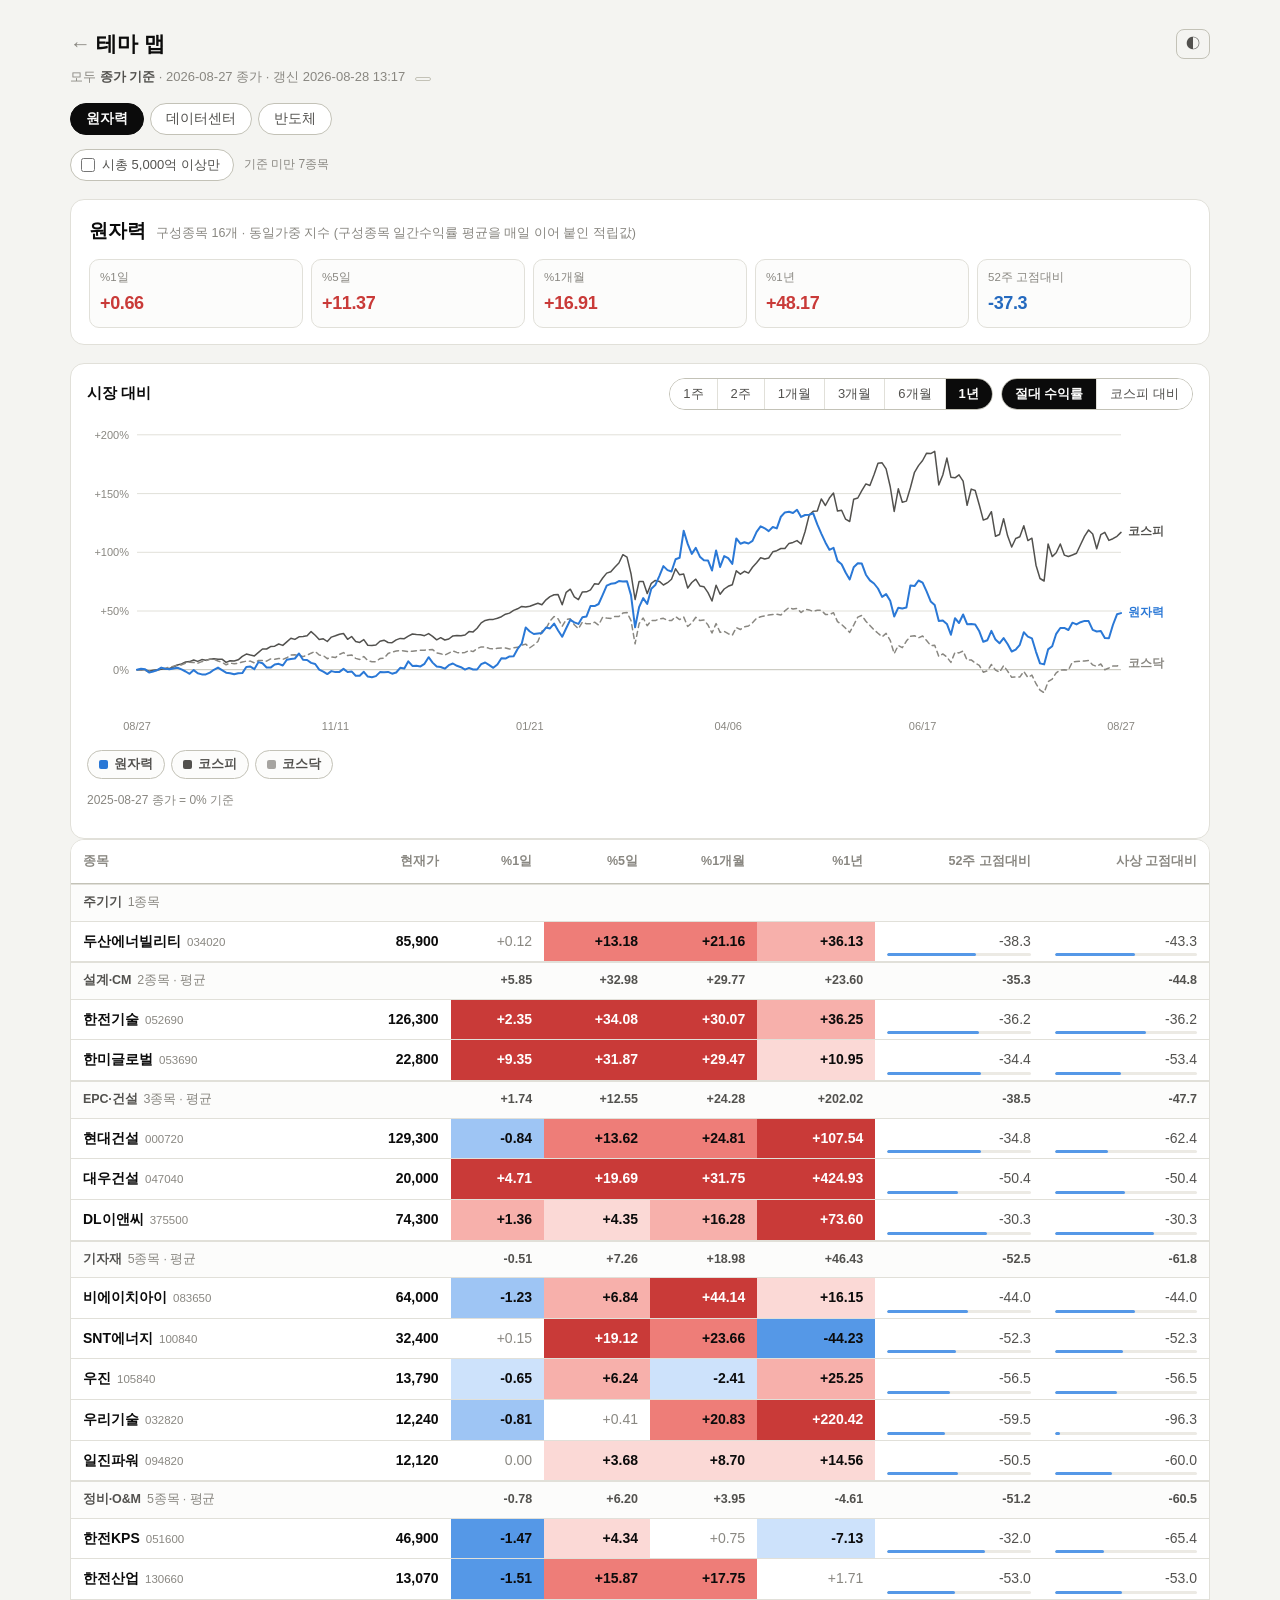
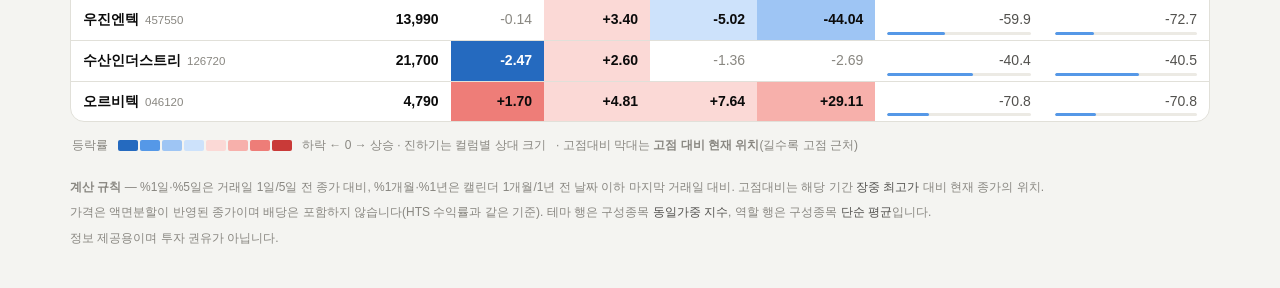
==== theme.html @ bdb3ce3b "feat: 시장 대비 화면 — 코스피·코스닥 vs 테마 지수 (적립식) 메인을 시장 비교 화면으로 바꾸고, 구성종목 표는 theme.html로 옮겼다. 옛 링크(index.html" ====
<!DOCTYPE html>
<html lang="ko" data-theme="">
<head>
<meta charset="utf-8">
<meta name="viewport" content="width=device-width, initial-scale=1">
<title>테마 맵 — 테마별 종목 수익률</title>
<meta name="description" content="테마별 구성종목의 종가 기준 수익률과 고점대비 위치를 한 표에서 본다.">
<link rel="icon" href="data:image/svg+xml,%3Csvg xmlns='http://www.w3.org/2000/svg' viewBox='0 0 16 16'%3E%3Crect width='16' height='16' rx='3' fill='%23c93a38'/%3E%3Crect x='3' y='9' width='3' height='4' fill='%23fff'/%3E%3Crect x='7' y='6' width='3' height='7' fill='%23fff'/%3E%3Crect x='11' y='3' width='2' height='10' fill='%23fff'/%3E%3C/svg%3E">
<link rel="stylesheet" href="assets/style.css">
</head>
<body>
<header class="top">
  <div class="top-row">
    <h1><a class="home" href="index.html">테마 맵</a></h1>
    <button id="themeToggle" class="ghost" type="button" aria-label="라이트·다크 전환">◐</button>
  </div>
  <p class="meta">
    모두 <strong>종가 기준</strong> ·
    <span id="asOf">-</span> 종가 ·
    갱신 <span id="updatedAt">-</span>
    <span id="sourceBadge" class="badge" hidden></span>
  </p>
  <nav id="themeTabs" class="tabs" aria-label="테마 선택"></nav>

  <div class="filters">
    <label class="switch">
      <input type="checkbox" id="capOnly">
      <span>시총 5,000억 이상만</span>
    </label>
    <span class="filter-note" id="capNote"></span>
  </div>
</header>

<main>
  <section id="hero" class="hero" aria-label="테마 전체 수익률"></section>

  <section class="card chart-card">
    <div class="card-head">
      <h2>시장 대비</h2>
      <div class="head-controls">
        <div class="segs" id="periods" role="group" aria-label="기간 선택"></div>
        <div class="segs" id="modes" role="group" aria-label="표시 방식"></div>
      </div>
    </div>
    <div id="chart" class="chart-host"></div>
    <div id="legend2" class="chips"></div>
    <p class="card-note" id="chartNote"></p>
  </section>

  <div class="tablewrap">
    <table id="grid">
      <thead>
        <tr id="headRow"></tr>
      </thead>
      <tbody id="body"></tbody>
    </table>
  </div>

  <div class="legend" id="legend"></div>

  <section id="errors" class="errors" hidden></section>

  <footer class="notes">
    <p><strong>계산 규칙</strong> — %1일·%5일은 거래일 1일/5일 전 종가 대비, %1개월·%1년은 캘린더 1개월/1년 전 날짜 이하 마지막 거래일 대비. 고점대비는 해당 기간 <em>장중 최고가</em> 대비 현재 종가의 위치.</p>
    <p>가격은 액면분할이 반영된 종가이며 배당은 포함하지 않습니다(HTS 수익률과 같은 기준). 테마 행은 구성종목 <em>동일가중 지수</em>, 역할 행은 구성종목 <em>단순 평균</em>입니다.</p>
    <p>정보 제공용이며 투자 권유가 아닙니다.</p>
  </footer>
</main>

<div id="tip" class="tip" role="tooltip" hidden></div>
<script src="assets/chart.js"></script>
<script src="assets/app.js"></script>
</body>
</html>
---- assets/style.css ----
/* 테마 맵 — 라이트/다크 토큰.
   히트맵 색은 0을 중립으로 두는 다이버징: 상승 빨강 / 하락 파랑(국내 관례).
   각 단계의 셀 텍스트 대비는 WCAG로 계산해 확인했다(라이트 1~3단계 검은 글씨 6.6:1↑,
   4단계 흰 글씨 5.0:1↑ / 다크 전 단계 흰 글씨 4.7:1↑). */

:root {
  color-scheme: light;
  --surface: #fcfcfb;
  --plane: #f4f4f1;
  --card: #ffffff;
  --ink: #0b0b0b;
  --ink-2: #52514e;
  --muted: #898781;
  --line: #e1e0d9;
  --rule: #c3c2b7;
  --accent: #256abf;

  --up-1: #fbd9d6;  --up-2: #f7b0ab;  --up-3: #ee7d78;  --up-4: #c93a38;
  --dn-1: #cde2fb;  --dn-2: #9ec5f4;  --dn-3: #5598e7;  --dn-4: #256abf;
  --cell-ink: #0b0b0b;      /* 1~3단계 */
  --cell-ink-strong: #ffffff; /* 4단계 */
  --bar-track: #eceae4;
  --bar-fill: #5598e7;
}

@media (prefers-color-scheme: dark) {
  :root:not([data-theme="light"]) {
    color-scheme: dark;
    --surface: #1a1a19;
    --plane: #0d0d0d;
    --card: #201f1e;
    --ink: #ffffff;
    --ink-2: #c3c2b7;
    --muted: #898781;
    --line: #2c2c2a;
    --rule: #383835;
    --accent: #3987e5;

    --up-1: #3a1e1d;  --up-2: #632a28;  --up-3: #913a37;  --up-4: #c44a47;
    --dn-1: #16283f;  --dn-2: #1a3a63;  --dn-3: #205391;  --dn-4: #2f74c4;
    --cell-ink: #ffffff;
    --cell-ink-strong: #ffffff;
    --bar-track: #2c2c2a;
    --bar-fill: #2f74c4;
  }
}

:root[data-theme="dark"] {
  color-scheme: dark;
  --surface: #1a1a19;
  --plane: #0d0d0d;
  --card: #201f1e;
  --ink: #ffffff;
  --ink-2: #c3c2b7;
  --muted: #898781;
  --line: #2c2c2a;
  --rule: #383835;
  --accent: #3987e5;

  --up-1: #3a1e1d;  --up-2: #632a28;  --up-3: #913a37;  --up-4: #c44a47;
  --dn-1: #16283f;  --dn-2: #1a3a63;  --dn-3: #205391;  --dn-4: #2f74c4;
  --cell-ink: #ffffff;
  --cell-ink-strong: #ffffff;
  --bar-track: #2c2c2a;
  --bar-fill: #2f74c4;
}

* { box-sizing: border-box; }

body {
  margin: 0;
  background: var(--plane);
  color: var(--ink);
  font: 15px/1.55 -apple-system, BlinkMacSystemFont, "Segoe UI", "Malgun Gothic",
        "Apple SD Gothic Neo", "Noto Sans KR", sans-serif;
  -webkit-font-smoothing: antialiased;
}

main, .top { max-width: 1180px; margin: 0 auto; padding: 0 20px; }
.top { padding-top: 28px; }

.top-row { display: flex; align-items: center; justify-content: space-between; gap: 12px; }
h1 { font-size: 21px; font-weight: 700; margin: 0; letter-spacing: -0.01em; }

.ghost {
  background: none; border: 1px solid var(--rule); color: var(--ink-2);
  border-radius: 8px; width: 34px; height: 30px; cursor: pointer; font-size: 14px;
}
.ghost:hover { border-color: var(--accent); color: var(--accent); }

.meta { color: var(--muted); font-size: 13px; margin: 6px 0 0; }
.meta strong { color: var(--ink-2); font-weight: 600; }
.badge {
  display: inline-block; margin-left: 6px; padding: 1px 7px; border-radius: 999px;
  border: 1px solid var(--rule); font-size: 11px; color: var(--muted);
}

/* 테마 탭 */
.tabs { display: flex; flex-wrap: wrap; gap: 6px; margin: 16px 0 0; }
.tab {
  border: 1px solid var(--rule); background: var(--card); color: var(--ink-2);
  border-radius: 999px; padding: 6px 15px; font-size: 14px; cursor: pointer;
  font-weight: 500;
}
.tab:hover { border-color: var(--accent); color: var(--accent); }
.tab[aria-current="true"] {
  background: var(--ink); color: var(--surface); border-color: var(--ink); font-weight: 600;
}

/* 대테마 요약 — 맨 앞 */
.hero {
  margin: 18px 0 14px; padding: 16px 18px; background: var(--card);
  border: 1px solid var(--line); border-radius: 14px;
}
.hero-head { display: flex; align-items: baseline; gap: 10px; flex-wrap: wrap; }
.hero-name { font-size: 19px; font-weight: 700; }
.hero-sub { font-size: 12.5px; color: var(--muted); }
.hero-stats {
  display: grid; grid-template-columns: repeat(auto-fit, minmax(96px, 1fr));
  gap: 8px; margin-top: 14px;
}
.stat {
  border: 1px solid var(--line); border-radius: 10px; padding: 9px 10px; background: var(--surface);
}
.stat-k { font-size: 11.5px; color: var(--muted); }
.stat-v { font-size: 18px; font-weight: 700; margin-top: 3px; letter-spacing: -0.02em; }
.stat-v.up { color: #c93a38; }
.stat-v.dn { color: #256abf; }
:root[data-theme="dark"] .stat-v.up, :root:not([data-theme="light"]) .stat-v.up { color: #e66767; }
:root[data-theme="dark"] .stat-v.dn, :root:not([data-theme="light"]) .stat-v.dn { color: #6da7ec; }
@media (prefers-color-scheme: light) {
  :root:not([data-theme="dark"]) .stat-v.up { color: #c93a38; }
  :root:not([data-theme="dark"]) .stat-v.dn { color: #256abf; }
}

/* 표 */
.tablewrap {
  overflow-x: auto; background: var(--card);
  border: 1px solid var(--line); border-radius: 14px;
}
table { border-collapse: separate; border-spacing: 0; width: 100%; min-width: 860px; }

th, td { padding: 0; }
thead th {
  position: sticky; top: 0; z-index: 2; background: var(--card);
  font-size: 12.5px; font-weight: 600; color: var(--muted);
  padding: 12px 12px; text-align: right; white-space: nowrap;
  border-bottom: 1px solid var(--rule); cursor: pointer; user-select: none;
}
thead th:first-child { text-align: left; }
thead th:hover { color: var(--accent); }
thead th .arrow { opacity: 0.45; font-size: 10px; margin-left: 3px; }

tbody tr.group td {
  background: var(--surface); border-top: 1px solid var(--line);
  border-bottom: 1px solid var(--line);
  font-size: 12.5px; font-weight: 600; color: var(--ink-2);
  padding: 8px 12px; text-align: right; white-space: nowrap;
}
tbody tr.group td:first-child { text-align: left; letter-spacing: -0.01em; }
tbody tr.group .gcount { color: var(--muted); font-weight: 400; margin-left: 6px; }

tbody td { border-bottom: 1px solid var(--line); font-size: 14px; }
tbody tr:last-child td { border-bottom: none; }
tbody tr.stock:hover td.name { background: var(--surface); }

td.name { padding: 9px 12px; white-space: nowrap; }
td.name .nm { font-weight: 600; }
td.name .cd { color: var(--muted); font-size: 11.5px; margin-left: 6px; font-variant-numeric: tabular-nums; }
td.name .role-chip {
  display: inline-block; margin-left: 7px; padding: 1px 7px; border-radius: 999px;
  border: 1px solid var(--rule); font-size: 11px; color: var(--muted);
}
td.name .flag { margin-left: 6px; color: var(--muted); font-size: 11.5px; }

td.num {
  text-align: right; padding: 9px 12px; font-variant-numeric: tabular-nums;
  white-space: nowrap;
}
td.price { font-weight: 600; }

/* 히트맵 셀 */
td.heat { color: var(--cell-ink); font-weight: 600; }
td.heat.s4 { color: var(--cell-ink-strong); }
td.heat.up1 { background: var(--up-1); } td.heat.up2 { background: var(--up-2); }
td.heat.up3 { background: var(--up-3); } td.heat.up4 { background: var(--up-4); }
td.heat.dn1 { background: var(--dn-1); } td.heat.dn2 { background: var(--dn-2); }
td.heat.dn3 { background: var(--dn-3); } td.heat.dn4 { background: var(--dn-4); }
td.heat.zero { color: var(--muted); font-weight: 500; }

/* 고점대비 — 색으로 덮지 않고 깊이 막대로 */
td.drop { position: relative; color: var(--ink-2); }
td.drop .bar {
  position: absolute; left: 12px; right: 12px; bottom: 5px; height: 3px;
  background: var(--bar-track); border-radius: 2px; overflow: hidden;
}
td.drop .bar i { display: block; height: 100%; background: var(--bar-fill); border-radius: 2px; }
td.drop .v { position: relative; }

.legend {
  display: flex; align-items: center; gap: 10px; flex-wrap: wrap;
  margin: 14px 2px 0; font-size: 12px; color: var(--muted);
}
.ramp { display: flex; align-items: center; gap: 2px; }
.ramp i { width: 20px; height: 11px; border-radius: 2px; display: block; }

.errors {
  margin-top: 14px; padding: 11px 14px; border-radius: 10px;
  border: 1px solid var(--rule); background: var(--card);
  font-size: 12.5px; color: var(--ink-2);
}

.notes { margin: 22px 0 40px; color: var(--muted); font-size: 12px; line-height: 1.7; }
.notes p { margin: 0 0 5px; }
.notes em { font-style: normal; color: var(--ink-2); }

.tip {
  position: fixed; z-index: 30; pointer-events: none;
  background: var(--card); color: var(--ink); border: 1px solid var(--rule);
  border-radius: 9px; padding: 8px 11px; font-size: 12.5px; line-height: 1.55;
  box-shadow: 0 6px 22px rgba(0,0,0,0.16); max-width: 260px;
}
.tip b { font-weight: 600; }
.tip .t-sub { color: var(--muted); }

@media (max-width: 640px) {
  main, .top { padding: 0 12px; }
  .top { padding-top: 18px; }
  .hero-stats { grid-template-columns: repeat(3, 1fr); }
}

/* 시총 필터 */
.filters { display: flex; align-items: center; gap: 10px; flex-wrap: wrap; margin: 14px 0 0; }
.switch {
  display: inline-flex; align-items: center; gap: 7px; cursor: pointer;
  border: 1px solid var(--rule); background: var(--card); color: var(--ink-2);
  border-radius: 999px; padding: 5px 13px 5px 10px; font-size: 13px; user-select: none;
}
.switch:hover { border-color: var(--accent); color: var(--accent); }
.switch input { accent-color: var(--accent); width: 14px; height: 14px; margin: 0; cursor: pointer; }
.switch:has(input:checked) { background: var(--ink); color: var(--surface); border-color: var(--ink); }
.filter-note { font-size: 12px; color: var(--muted); }

/* ── 시장 비교 차트 ─────────────────────────────────────
   계열 색은 dataviz 검증 팔레트(라이트·다크 모두 6개 검사 통과).
   테마 순서로 고정 배정하며 순위에 따라 바뀌지 않는다.
   시장(코스피·코스닥)은 색을 쓰지 않는다 — 비교 대상이 아니라 기준선이라서,
   무채색 + 점선으로 두고 색은 테마에만 준다. */
:root {
  --s1: #2a78d6; --s2: #eb6834; --s3: #1baf7a; --s4: #eda100;
  --s5: #e87ba4; --s6: #008300; --s7: #4a3aa7; --s8: #e34948;
  --mkt-1: #52514e; --mkt-2: #898781;
}
@media (prefers-color-scheme: dark) {
  :root:not([data-theme="light"]) {
    --s1: #3987e5; --s2: #d95926; --s3: #199e70; --s4: #c98500;
    --s5: #d55181; --s6: #008300; --s7: #9085e9; --s8: #e66767;
    --mkt-1: #c3c2b7; --mkt-2: #898781;
  }
}
:root[data-theme="dark"] {
  --s1: #3987e5; --s2: #d95926; --s3: #199e70; --s4: #c98500;
  --s5: #d55181; --s6: #008300; --s7: #9085e9; --s8: #e66767;
  --mkt-1: #c3c2b7; --mkt-2: #898781;
}

.card {
  margin: 18px 0 0; padding: 14px 16px 16px; background: var(--card);
  border: 1px solid var(--line); border-radius: 14px;
}
.card-head {
  display: flex; align-items: baseline; justify-content: space-between;
  gap: 10px; flex-wrap: wrap; margin-bottom: 8px;
}
.card-head h2 { font-size: 15px; font-weight: 700; margin: 0; letter-spacing: -0.01em; }
.card-note { font-size: 12px; color: var(--muted); }
.card .tablewrap { border: none; border-radius: 0; background: none; }

/* 기간·표시 방식 버튼 */
.controls { display: flex; gap: 10px; flex-wrap: wrap; margin: 16px 0 0; }
.segs { display: inline-flex; border: 1px solid var(--rule); border-radius: 999px; overflow: hidden; }
.seg {
  border: none; background: var(--card); color: var(--ink-2);
  padding: 6px 13px; font-size: 13px; cursor: pointer; font-weight: 500;
  border-right: 1px solid var(--line);
}
.seg:last-child { border-right: none; }
.seg:hover { color: var(--accent); }
.seg.on { background: var(--ink); color: var(--surface); font-weight: 600; }

/* 계열 칩 — 눌러서 켜고 끈다(시장 두 줄은 항상 켜져 있다) */
.chips { display: flex; flex-wrap: wrap; gap: 6px; margin-top: 12px; }
.chip {
  display: inline-flex; align-items: center; gap: 6px;
  border: 1px solid var(--line); background: var(--surface); color: var(--muted);
  border-radius: 999px; padding: 4px 11px; font-size: 12.5px; cursor: pointer;
}
.chip i { width: 9px; height: 9px; border-radius: 2px; display: block; }
.chip.on { color: var(--ink-2); border-color: var(--rule); font-weight: 600; }
.chip.fixed { cursor: default; }
.chip:not(.fixed):hover { border-color: var(--accent); color: var(--accent); }

.chart-host { position: relative; }
.chart-host svg.chart { display: block; max-width: 100%; overflow: visible; }
.chart-empty { color: var(--muted); font-size: 13px; padding: 30px 4px; text-align: center; }

.grid { stroke: var(--line); stroke-width: 1; }
.grid.zero { stroke: var(--rule); }
.baseline { stroke: var(--rule); stroke-width: 1.5; stroke-dasharray: 4 3; }
.ytick { fill: var(--muted); font-size: 11px; text-anchor: end; }
.xtick { fill: var(--muted); font-size: 11px; text-anchor: middle; }
.line { fill: none; stroke-width: 2; stroke-linejoin: round; stroke-linecap: round; }
.line.mkt { stroke-width: 1.5; }
.endlabel { font-size: 11.5px; font-weight: 600; dominant-baseline: middle; }
.endlabel.base { fill: var(--muted); font-weight: 500; }
.crossline { stroke: var(--rule); stroke-width: 1; }
.cross[hidden] { display: none; }
.hit { fill: transparent; }

.chart-tip {
  position: absolute; z-index: 20; pointer-events: none;
  background: var(--card); color: var(--ink); border: 1px solid var(--rule);
  border-radius: 9px; padding: 8px 10px; font-size: 12.5px; line-height: 1.5;
  box-shadow: 0 6px 22px rgba(0,0,0,0.16); min-width: 150px;
}
.chart-tip .tip-date { color: var(--muted); font-size: 11.5px; margin-bottom: 4px; }
.chart-tip .tip-row { display: flex; align-items: center; gap: 7px; }
.chart-tip .tip-row i { width: 8px; height: 8px; border-radius: 2px; display: block; }
.chart-tip .tip-name { flex: 1; }
.chart-tip .tip-v { font-variant-numeric: tabular-nums; font-weight: 600; }
.chart-tip .tip-v.up { color: var(--up-4); }
.chart-tip .tip-v.dn { color: var(--dn-4); }

/* 메인 순위표 */
#rank thead th { cursor: default; background: var(--card); }
#rank thead th:hover { color: var(--muted); }
#rank tbody tr.theme { cursor: pointer; }
#rank tbody tr.theme:hover td.name { background: var(--surface); color: var(--accent); }
#rank td.name { font-weight: 600; }
#rank td.name .dot { display: inline-block; width: 9px; height: 9px; border-radius: 2px; margin-right: 7px; }
#rank td.name .tag {
  margin-left: 7px; padding: 1px 7px; border-radius: 999px; border: 1px solid var(--rule);
  font-size: 11px; color: var(--muted); font-weight: 400;
}
#rank td.name .go { margin-left: 7px; color: var(--muted); font-weight: 400; }
#rank tbody tr.mkt td { background: var(--surface); }
#rank td.sub { color: var(--muted); font-size: 12.5px; }
#rank td.muted { color: var(--muted); }

/* 상세 화면 — 제목이 메인으로 가는 링크 */
h1 .home { color: inherit; text-decoration: none; }
h1 .home:hover { color: var(--accent); }
h1 .home::before { content: "← "; color: var(--muted); font-weight: 400; }
.head-controls { display: flex; gap: 8px; flex-wrap: wrap; }

/* 시장(코스피·코스닥) 행은 히트맵 색을 입히지 않는다 — 경쟁자가 아니라 기준선이라서,
   테마들끼리의 강약이 무채색 기준행을 사이에 두고 읽히게 둔다. */
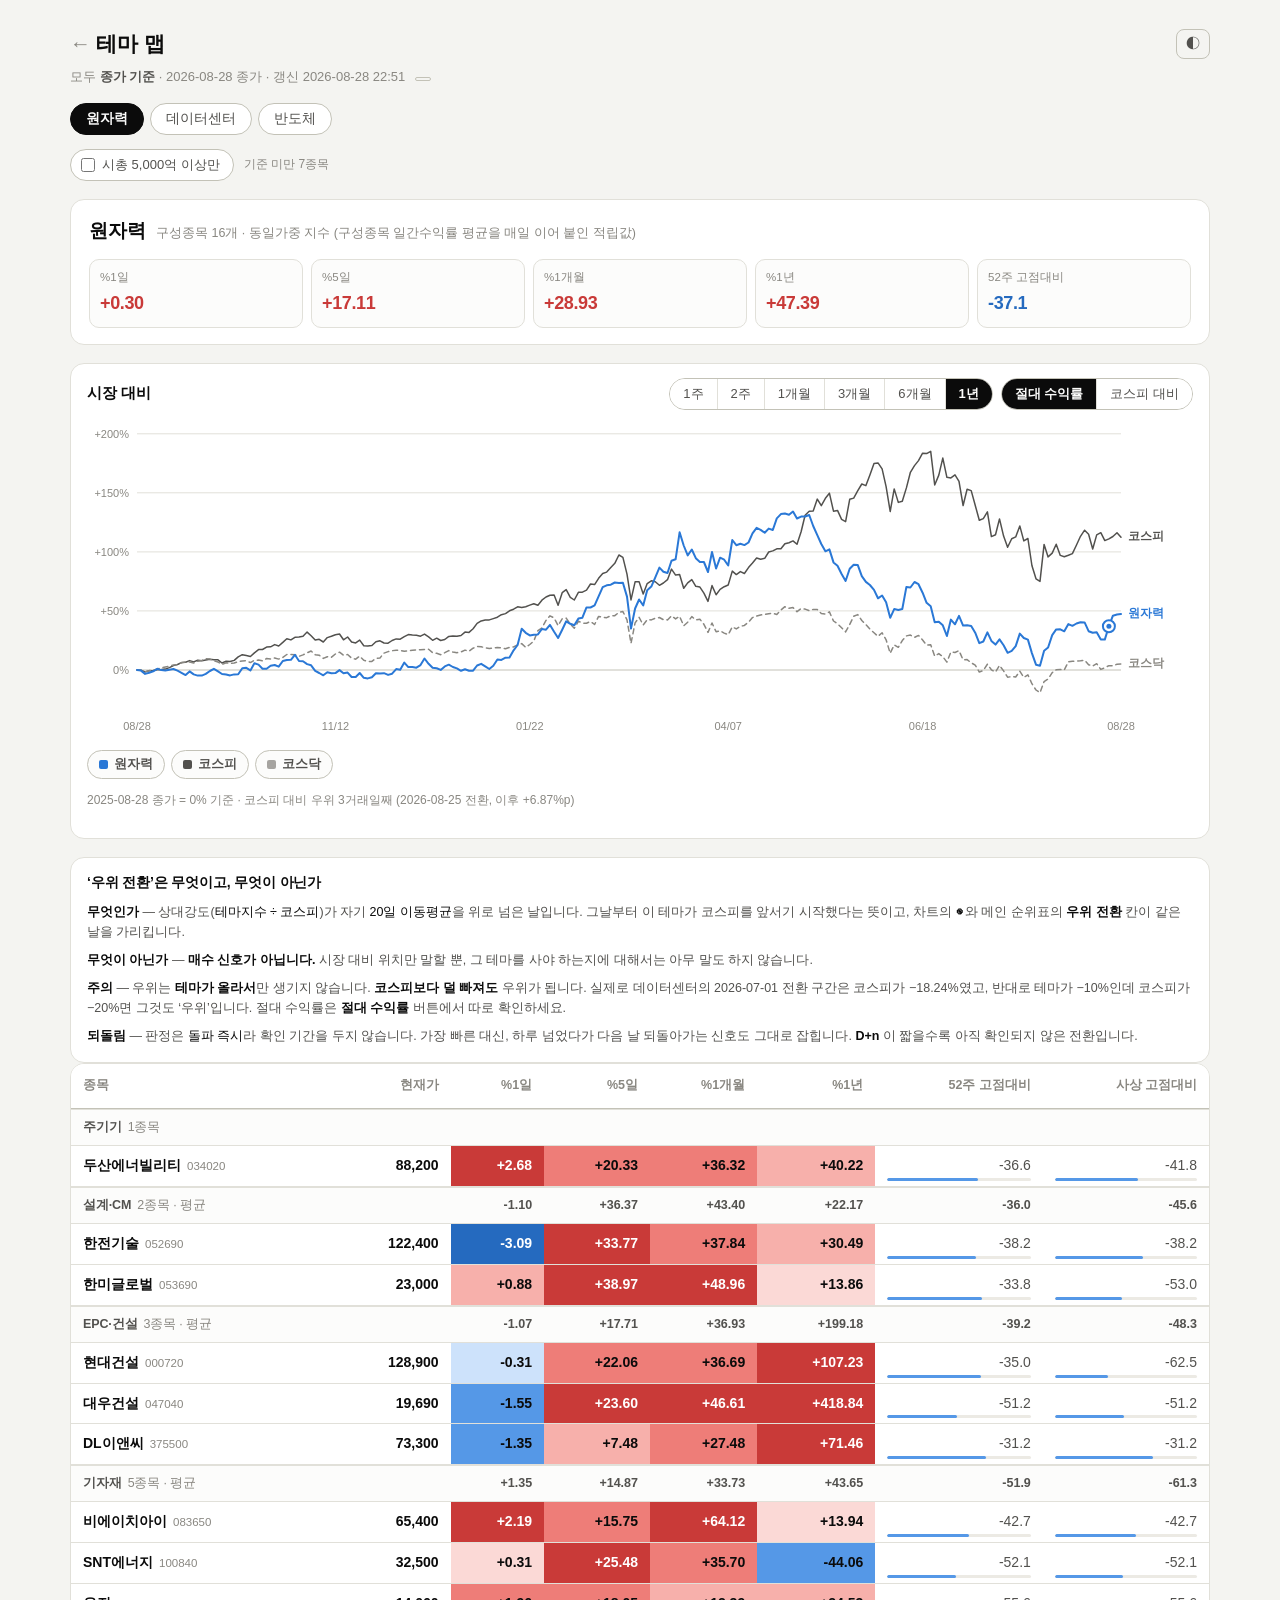
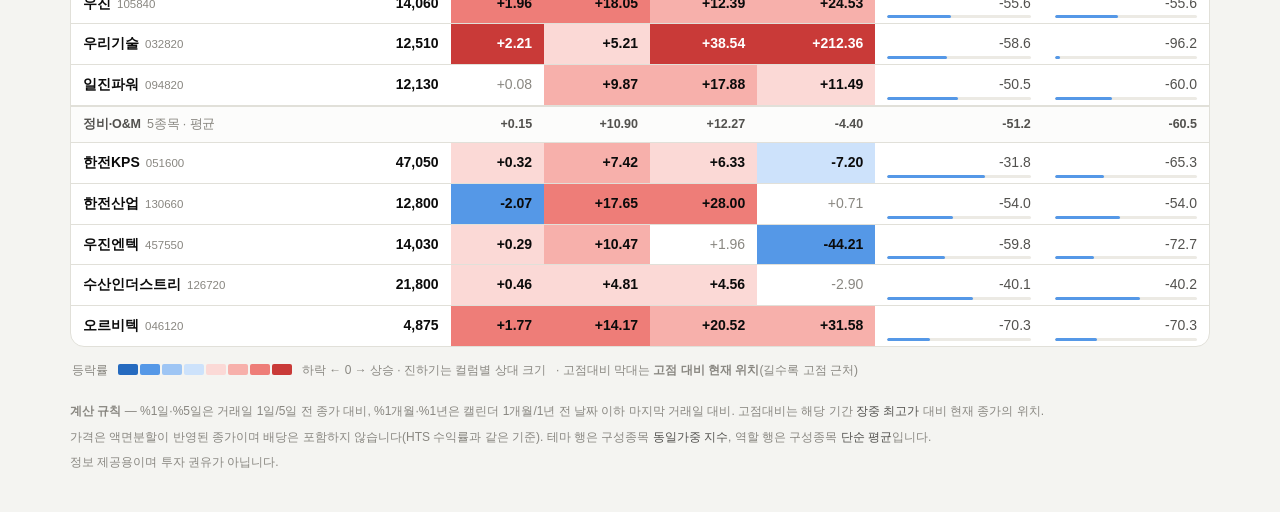
==== commit 3b76c404: "docs: '우위 전환'이 무엇이고 무엇이 아닌지 화면에 설명 마커만 찍어 두면 매수 신호로 읽힌다. 근거와 한계를 화면에서 같이 말한다.  - 상대강도 20일선 돌파라는 정의, " ====
--- a/theme.html
+++ b/theme.html
@@ -47,6 +47,19 @@
     <p class="card-note" id="chartNote"></p>
   </section>
 
+  <section class="card explain">
+    <h2>‘우위 전환’은 무엇이고, 무엇이 아닌가</h2>
+    <p><b>무엇인가</b> — 상대강도(<em>테마지수 ÷ 코스피</em>)가 자기 <em>20일 이동평균</em>을 위로 넘은 날입니다.
+       그날부터 이 테마가 코스피를 앞서기 시작했다는 뜻이고, 차트의 <b>◉</b> 와 메인 순위표의 <b>우위 전환</b> 칸이 같은 날을 가리킵니다.</p>
+    <p><b>무엇이 아닌가</b> — <b>매수 신호가 아닙니다.</b> 시장 대비 위치만 말할 뿐,
+       그 테마를 사야 하는지에 대해서는 아무 말도 하지 않습니다.</p>
+    <p><b>주의</b> — 우위는 <b>테마가 올라서</b>만 생기지 않습니다. <b>코스피보다 덜 빠져도</b> 우위가 됩니다.
+       실제로 데이터센터의 2026-07-01 전환 구간은 코스피가 −18.24%였고, 반대로 테마가 −10%인데 코스피가 −20%면 그것도 ‘우위’입니다.
+       절대 수익률은 <b>절대 수익률</b> 버튼에서 따로 확인하세요.</p>
+    <p><b>되돌림</b> — 판정은 <em>돌파 즉시</em>라 확인 기간을 두지 않습니다. 가장 빠른 대신,
+       하루 넘었다가 다음 날 되돌아가는 신호도 그대로 잡힙니다. <b>D+n</b> 이 짧을수록 아직 확인되지 않은 전환입니다.</p>
+  </section>
+
   <div class="tablewrap">
     <table id="grid">
       <thead>
--- a/assets/style.css
+++ b/assets/style.css
@@ -355,3 +355,23 @@
 
 /* 시장(코스피·코스닥) 행은 히트맵 색을 입히지 않는다 — 경쟁자가 아니라 기준선이라서,
    테마들끼리의 강약이 무채색 기준행을 사이에 두고 읽히게 둔다. */
+
+/* 상대강도 20일선과 전환 마커 */
+.line.ma { stroke-width: 1.25; stroke-dasharray: 3 3; opacity: 0.7; }
+.mark circle { fill: var(--card); stroke-width: 2; }
+.mark .dot { stroke: none; }
+
+/* '우위 전환' 칸 — 숫자 하나가 아니라 "언제부터 · 그 뒤로 얼마"를 두 줄로 */
+#rank td.rs { text-align: right; padding: 7px 12px; line-height: 1.35; }
+#rank td.rs .rs-d { display: block; font-weight: 700; font-size: 13px; }
+#rank td.rs .rs-sub { display: block; color: var(--muted); font-size: 11.5px; }
+#rank td.rs.up .rs-d { color: var(--up-4); }
+#rank td.rs.dn .rs-d { color: var(--dn-4); }
+
+/* '우위 전환'이 무엇이고 무엇이 아닌지 — 마커만 찍어 두면 매수 신호로 읽힌다.
+   화면에서 판단의 근거와 한계를 같이 말해야 한다. */
+.card.explain h2 { font-size: 14px; font-weight: 700; margin: 0 0 8px; letter-spacing: -0.01em; }
+.card.explain p { margin: 0 0 7px; font-size: 12.5px; line-height: 1.65; color: var(--ink-2); }
+.card.explain p:last-child { margin-bottom: 0; }
+.card.explain b { color: var(--ink); font-weight: 600; }
+.card.explain em { font-style: normal; color: var(--ink); }
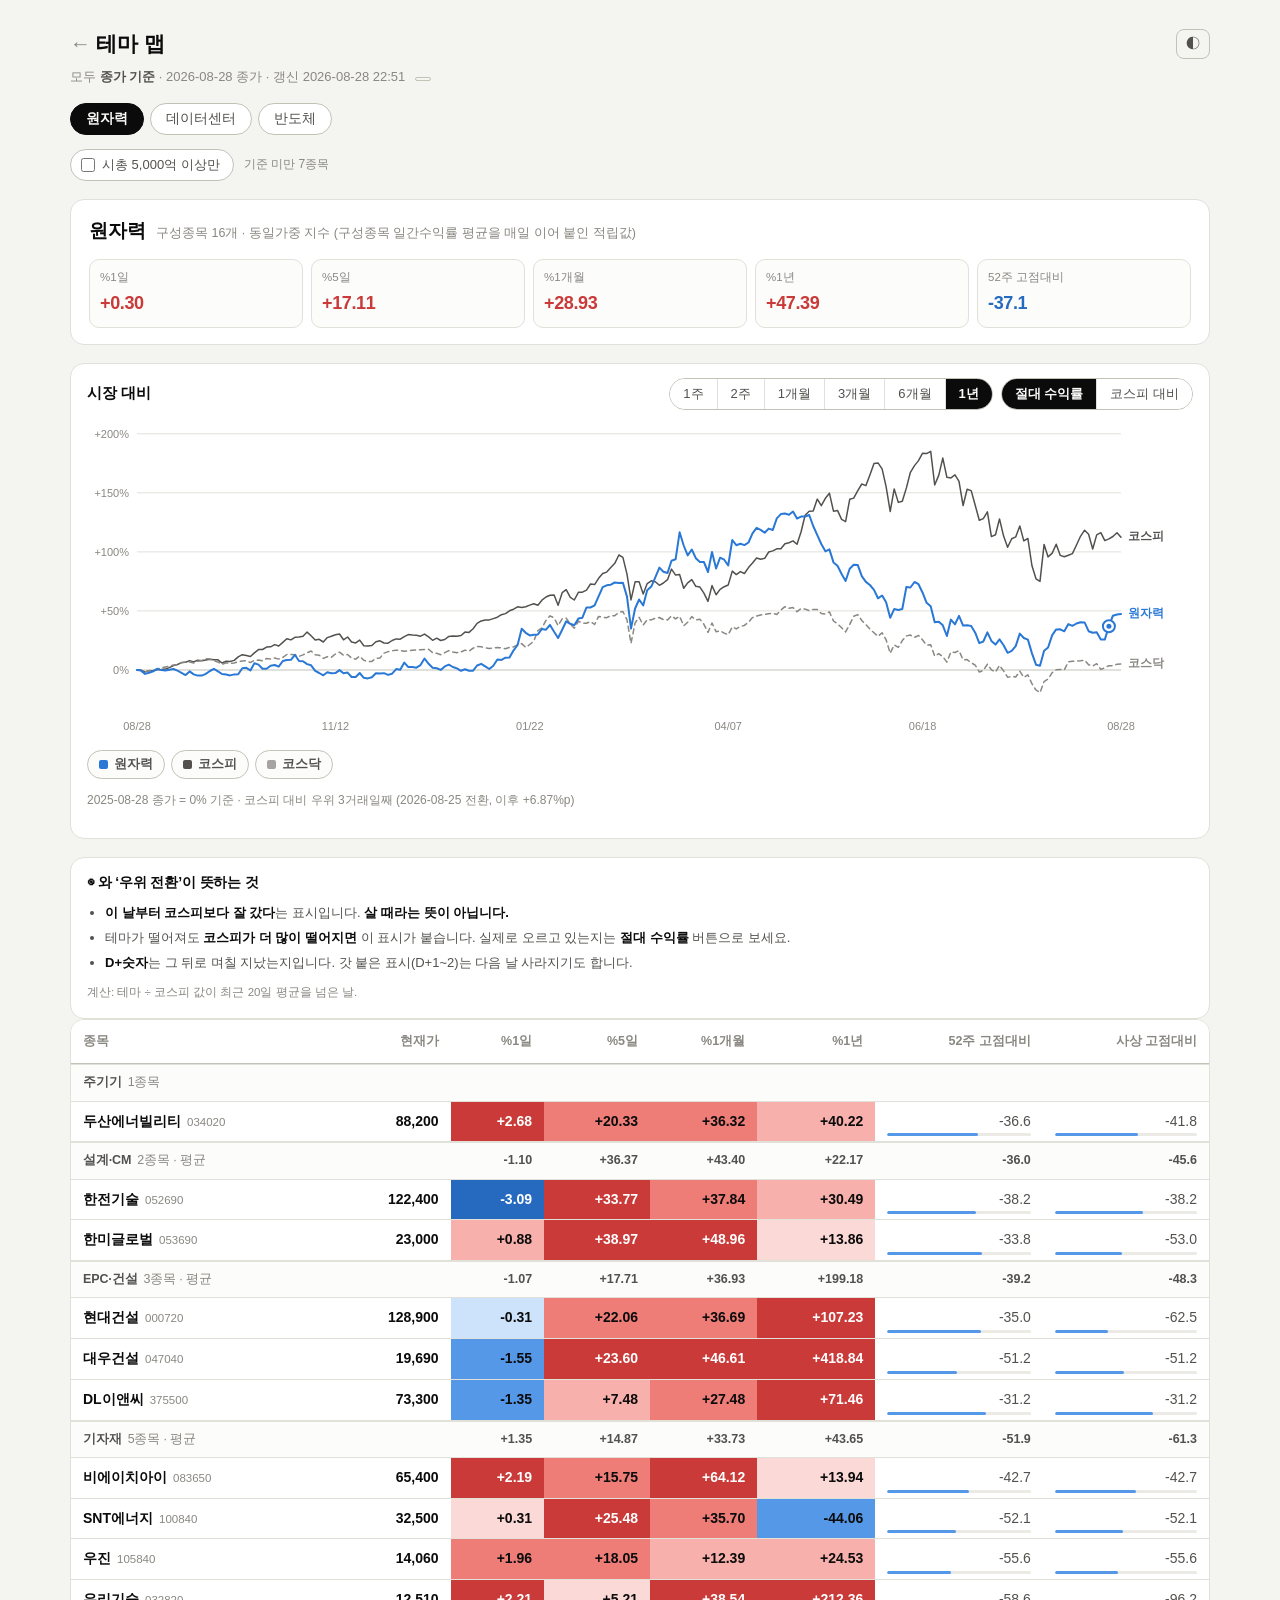
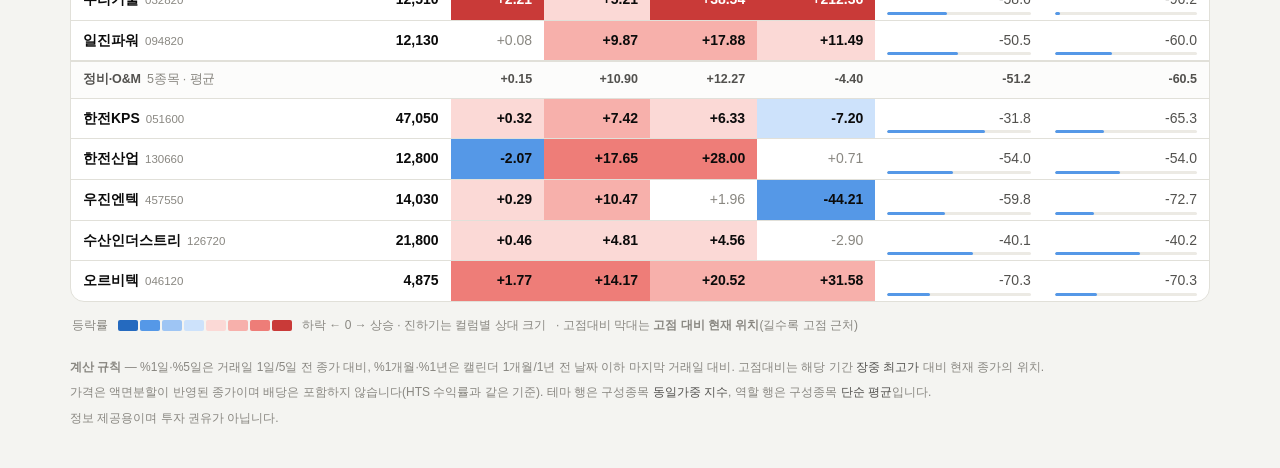
==== commit 2f8e3291: "docs: 우위 전환 설명을 쉬운 말로 다시 씀 상대강도·이동평균 같은 말로 네 문단을 쓰니 읽히지 않는다. 세 줄로 줄이고 계산식은 맨 아래 작은 줄로 내렸다.  Co-Autho" ====
--- a/theme.html
+++ b/theme.html
@@ -48,16 +48,14 @@
   </section>
 
   <section class="card explain">
-    <h2>‘우위 전환’은 무엇이고, 무엇이 아닌가</h2>
-    <p><b>무엇인가</b> — 상대강도(<em>테마지수 ÷ 코스피</em>)가 자기 <em>20일 이동평균</em>을 위로 넘은 날입니다.
-       그날부터 이 테마가 코스피를 앞서기 시작했다는 뜻이고, 차트의 <b>◉</b> 와 메인 순위표의 <b>우위 전환</b> 칸이 같은 날을 가리킵니다.</p>
-    <p><b>무엇이 아닌가</b> — <b>매수 신호가 아닙니다.</b> 시장 대비 위치만 말할 뿐,
-       그 테마를 사야 하는지에 대해서는 아무 말도 하지 않습니다.</p>
-    <p><b>주의</b> — 우위는 <b>테마가 올라서</b>만 생기지 않습니다. <b>코스피보다 덜 빠져도</b> 우위가 됩니다.
-       실제로 데이터센터의 2026-07-01 전환 구간은 코스피가 −18.24%였고, 반대로 테마가 −10%인데 코스피가 −20%면 그것도 ‘우위’입니다.
-       절대 수익률은 <b>절대 수익률</b> 버튼에서 따로 확인하세요.</p>
-    <p><b>되돌림</b> — 판정은 <em>돌파 즉시</em>라 확인 기간을 두지 않습니다. 가장 빠른 대신,
-       하루 넘었다가 다음 날 되돌아가는 신호도 그대로 잡힙니다. <b>D+n</b> 이 짧을수록 아직 확인되지 않은 전환입니다.</p>
+    <h2>◉ 와 ‘우위 전환’이 뜻하는 것</h2>
+    <ul>
+      <li><b>이 날부터 코스피보다 잘 갔다</b>는 표시입니다. <b>살 때라는 뜻이 아닙니다.</b></li>
+      <li>테마가 떨어져도 <b>코스피가 더 많이 떨어지면</b> 이 표시가 붙습니다.
+          실제로 오르고 있는지는 <b>절대 수익률</b> 버튼으로 보세요.</li>
+      <li><b>D+숫자</b>는 그 뒤로 며칠 지났는지입니다. 갓 붙은 표시(D+1~2)는 다음 날 사라지기도 합니다.</li>
+    </ul>
+    <p class="fine">계산: 테마 ÷ 코스피 값이 최근 20일 평균을 넘은 날.</p>
   </section>
 
   <div class="tablewrap">
--- a/assets/style.css
+++ b/assets/style.css
@@ -375,3 +375,6 @@
 .card.explain p:last-child { margin-bottom: 0; }
 .card.explain b { color: var(--ink); font-weight: 600; }
 .card.explain em { font-style: normal; color: var(--ink); }
+.card.explain ul { margin: 0; padding-left: 18px; }
+.card.explain li { font-size: 13px; line-height: 1.7; color: var(--ink-2); margin-bottom: 3px; }
+.card.explain .fine { margin: 9px 0 0; font-size: 11.5px; color: var(--muted); }
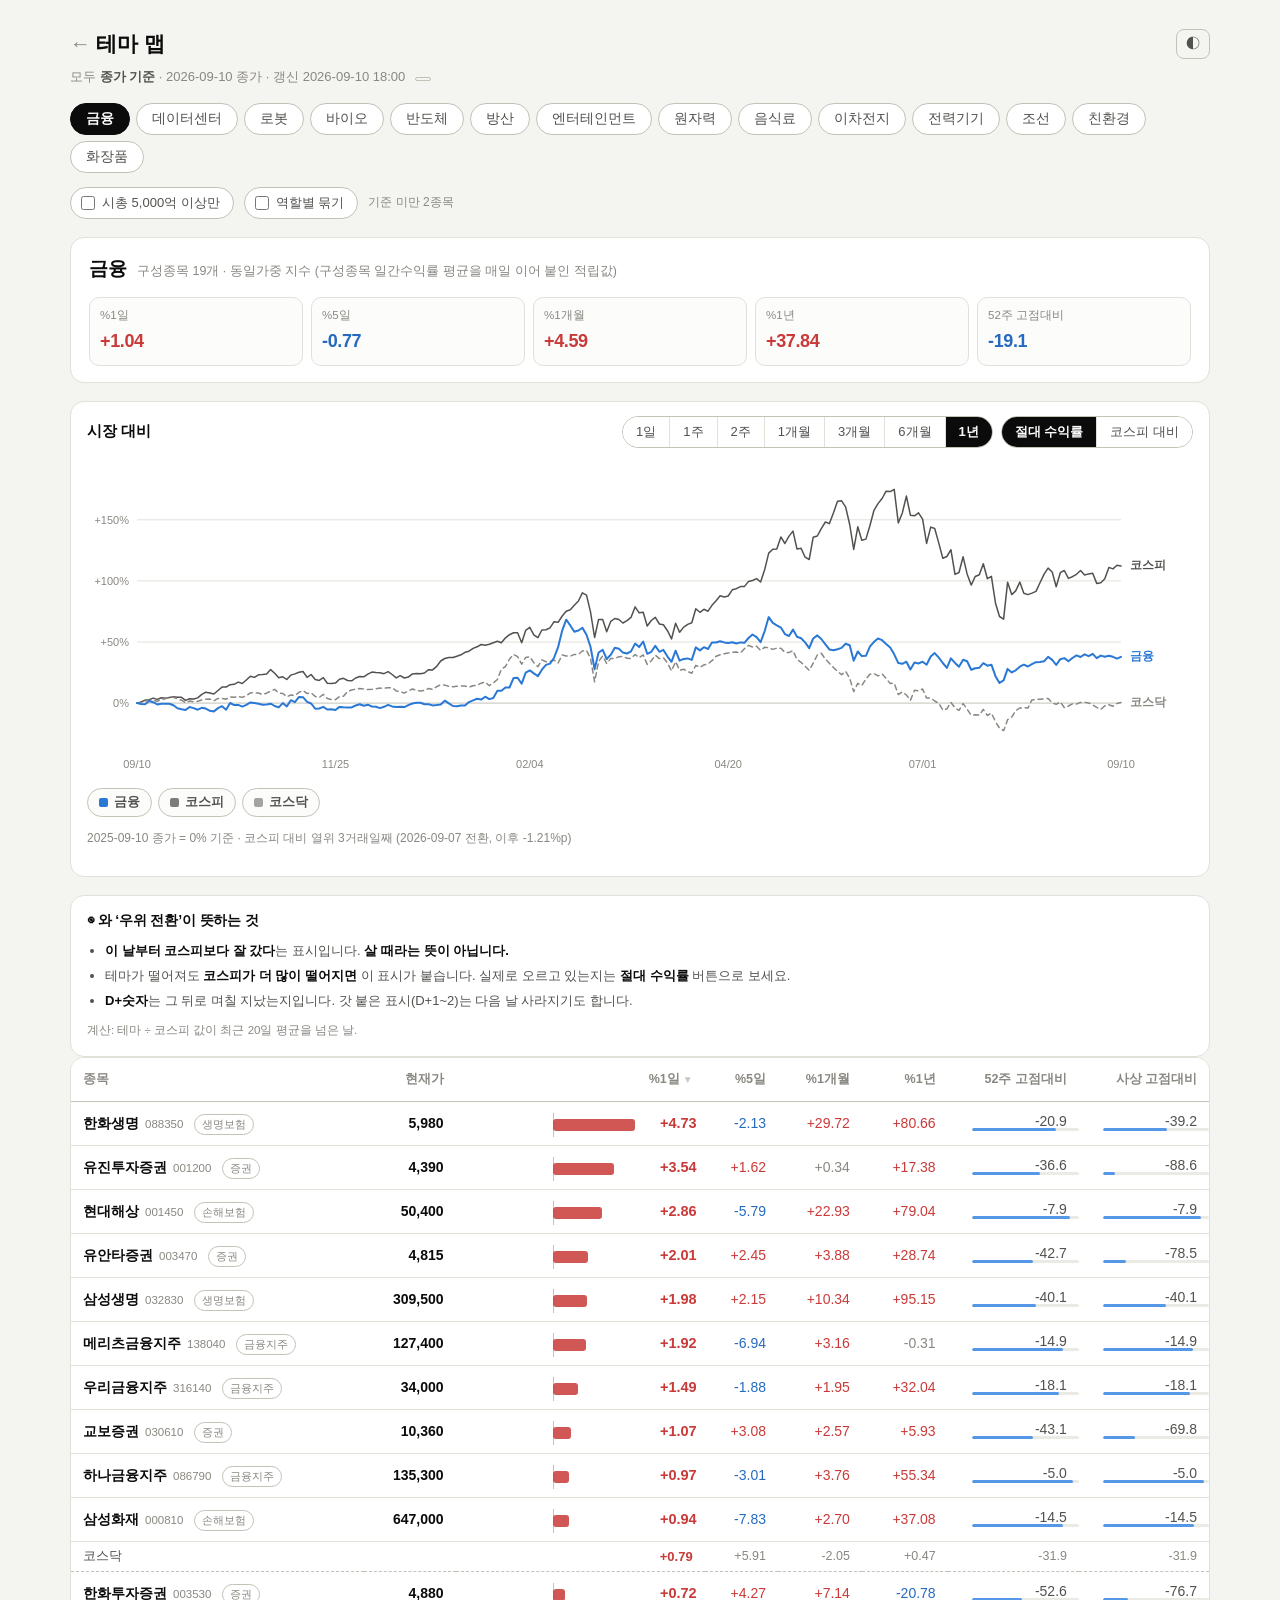
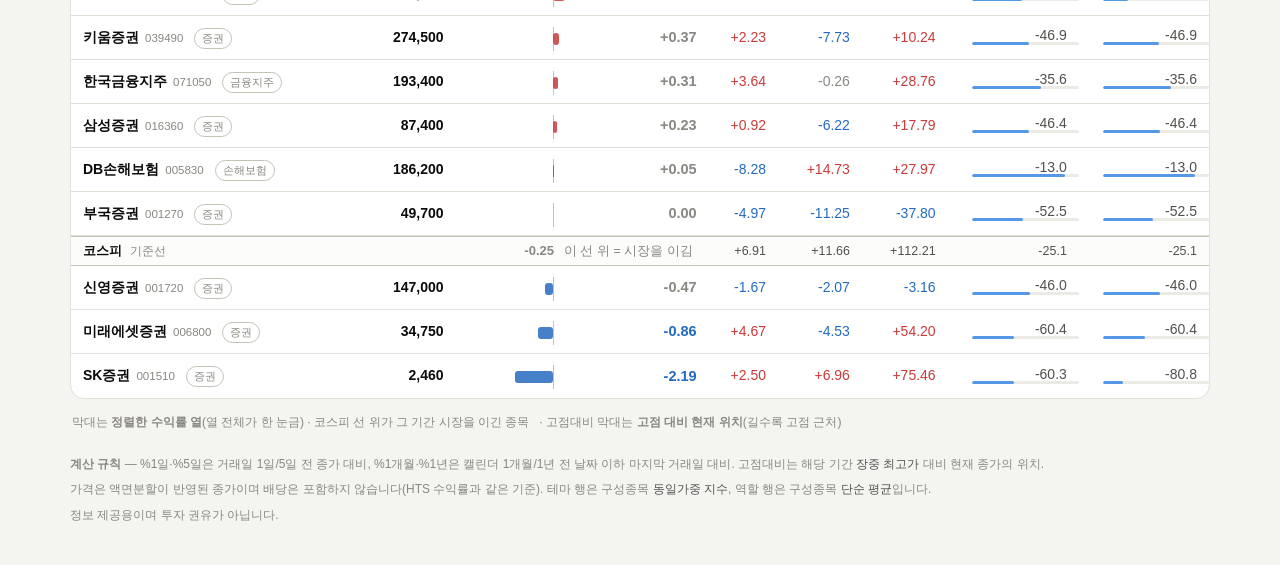
==== commit 5733099b: "feat: 상세 표를 메인 순위표 문법으로 — 히트맵 대신 기준 열 막대 하나 + 글자색, 코스피·코스닥 기준선 행 기본은 %1일 수익률순(막대는 정렬한 수익률 열로 옮겨감). 수" ====
--- a/theme.html
+++ b/theme.html
@@ -26,6 +26,10 @@
     <label class="switch">
       <input type="checkbox" id="capOnly">
       <span>시총 5,000억 이상만</span>
+    </label>
+    <label class="switch">
+      <input type="checkbox" id="byRole">
+      <span>역할별 묶기</span>
     </label>
     <span class="filter-note" id="capNote"></span>
   </div>
--- a/assets/style.css
+++ b/assets/style.css
@@ -21,6 +21,8 @@
   --cell-ink-strong: #ffffff; /* 4단계 */
   --bar-track: #eceae4;
   --bar-fill: #5598e7;
+  --pill-up-bg: #fbe3e1; --pill-up-ink: #a52a28;
+  --pill-dn-bg: #efeeea; --pill-dn-ink: #6b6a65;
 }
 
 @media (prefers-color-scheme: dark) {
@@ -42,6 +44,8 @@
     --cell-ink-strong: #ffffff;
     --bar-track: #2c2c2a;
     --bar-fill: #2f74c4;
+    --pill-up-bg: #4a2321; --pill-up-ink: #f3a19e;
+    --pill-dn-bg: #2b2b29; --pill-dn-ink: #a8a7a1;
   }
 }
 
@@ -63,6 +67,8 @@
   --cell-ink-strong: #ffffff;
   --bar-track: #2c2c2a;
   --bar-fill: #2f74c4;
+  --pill-up-bg: #4a2321; --pill-up-ink: #f3a19e;
+  --pill-dn-bg: #2b2b29; --pill-dn-ink: #a8a7a1;
 }
 
 * { box-sizing: border-box; }
@@ -179,14 +185,33 @@
 }
 td.price { font-weight: 600; }
 
-/* 히트맵 셀 */
-td.heat { color: var(--cell-ink); font-weight: 600; }
-td.heat.s4 { color: var(--cell-ink-strong); }
-td.heat.up1 { background: var(--up-1); } td.heat.up2 { background: var(--up-2); }
-td.heat.up3 { background: var(--up-3); } td.heat.up4 { background: var(--up-4); }
-td.heat.dn1 { background: var(--dn-1); } td.heat.dn2 { background: var(--dn-2); }
-td.heat.dn3 { background: var(--dn-3); } td.heat.dn4 { background: var(--dn-4); }
-td.heat.zero { color: var(--muted); font-weight: 500; }
+/* 상세 표 — 메인 순위표와 같은 문법. 색 면적은 기준 열 막대 하나, 나머지는 글자색. */
+#grid tbody td { height: 44px; padding: 0 12px; }
+#grid tbody tr.group td { height: 30px; }
+#grid .v { font-weight: 500; }
+#grid .v.up { color: var(--up-4); }
+#grid .v.dn { color: var(--dn-4); }
+#grid .v.flat { color: var(--muted); font-weight: 400; }
+#grid tr.group .v { font-weight: 600; }
+#grid td.primary .v { font-weight: 700; font-size: 14.5px; }
+#grid td.barcell { padding-right: 8px; white-space: nowrap; }
+#grid td.barcell .lbl { display: inline-block; min-width: 56px; text-align: right; margin-left: 6px; }
+#grid .bar { position: relative; display: inline-block; width: 120px; height: 18px; vertical-align: middle; }
+#grid .bar .zero { position: absolute; top: -3px; bottom: -3px; width: 1px; background: var(--rule); }
+#grid .bar .fill { position: absolute; top: 3px; height: 12px; border-radius: 3px; }
+#grid .bar .fill.up { background: var(--up-4); opacity: 0.85; }
+#grid .bar .fill.dn { background: var(--dn-4); opacity: 0.85; }
+#grid tbody tr.base td {
+  height: 30px; background: var(--surface); color: var(--ink-2); font-size: 12.5px;
+  border-top: 1px solid var(--rule); border-bottom: 1px solid var(--rule);
+}
+#grid tbody tr.base td.name { font-weight: 600; color: var(--ink); }
+#grid tbody tr.base td.name .tag { margin-left: 8px; font-weight: 400; color: var(--muted); font-size: 11.5px; }
+#grid tbody tr.base td.primary .v { font-size: 13px; }
+#grid tbody tr.base .base-hint { color: var(--muted); font-weight: 400; margin-left: 10px; }
+#grid tbody tr.base.kq td { background: transparent; border-top: 0; border-bottom: 1px dashed var(--rule); color: var(--muted); }
+#grid tbody tr.base.kq td.name { color: var(--ink-2); font-weight: 500; }
+#grid td.drop .bar { width: auto; height: 3px; display: block; }
 
 /* 고점대비 — 색으로 덮지 않고 깊이 막대로 */
 td.drop { position: relative; color: var(--ink-2); }
@@ -201,8 +226,6 @@
   display: flex; align-items: center; gap: 10px; flex-wrap: wrap;
   margin: 14px 2px 0; font-size: 12px; color: var(--muted);
 }
-.ramp { display: flex; align-items: center; gap: 2px; }
-.ramp i { width: 20px; height: 11px; border-radius: 2px; display: block; }
 
 .errors {
   margin-top: 14px; padding: 11px 14px; border-radius: 10px;
@@ -244,23 +267,32 @@
 /* ── 시장 비교 차트 ─────────────────────────────────────
    계열 색은 dataviz 검증 팔레트(라이트·다크 모두 6개 검사 통과).
    테마 순서로 고정 배정하며 순위에 따라 바뀌지 않는다.
+   11색부터는 색상환이 꽉 차서 OKLCH 공간에서 기존 색과 가장 먼 색을 스캔해 골랐다 —
+   s13은 라이트가 연보라, 다크가 민트로 색상이 다르다. 다크에선 분홍·보라·와인이 몰려 있어
+   연보라를 넣으면 분홍과 ΔE 7.5로 구분이 안 되고, 민트는 10.6이 나온다.
+   s14(2026-09-10, 엔터테인먼트)도 모드별로 다르다 — 라이트 군청 #0c12f7(minΔE 8.7), 다크 자홍 #c34189(9.5).
+   14색 전체쌍 최악 쌍은 13색 때와 동일(#e34948↔#eb6834 7.1) — 새 충돌 0, 인접쌍 전부 통과.
+   사용자 결정: 같은 색 자리 테마를 자동으로 끄는 것보다 색이 하나 더 있는 게 낫다.
    시장(코스피·코스닥)은 색을 쓰지 않는다 — 비교 대상이 아니라 기준선이라서,
    무채색 + 점선으로 두고 색은 테마에만 준다. */
 :root {
   --s1: #2a78d6; --s2: #eb6834; --s3: #1baf7a; --s4: #eda100;
   --s5: #e87ba4; --s6: #008300; --s7: #4a3aa7; --s8: #e34948;
+  --s9: #00a0c6; --s10: #b23fc9; --s11: #96165c; --s12: #63b9fe; --s13: #af4387; --s14: #0c12f7;
   --mkt-1: #52514e; --mkt-2: #898781;
 }
 @media (prefers-color-scheme: dark) {
   :root:not([data-theme="light"]) {
     --s1: #3987e5; --s2: #d95926; --s3: #199e70; --s4: #c98500;
     --s5: #d55181; --s6: #008300; --s7: #9085e9; --s8: #e66767;
+    --s9: #00a0c6; --s10: #b23fc9; --s11: #a70872; --s12: #52c1fb; --s13: #48cfa7; --s14: #c34189;
     --mkt-1: #c3c2b7; --mkt-2: #898781;
   }
 }
 :root[data-theme="dark"] {
   --s1: #3987e5; --s2: #d95926; --s3: #199e70; --s4: #c98500;
   --s5: #d55181; --s6: #008300; --s7: #9085e9; --s8: #e66767;
+  --s9: #00a0c6; --s10: #b23fc9; --s11: #a70872; --s12: #52c1fb; --s13: #48cfa7; --s14: #c34189;
   --mkt-1: #c3c2b7; --mkt-2: #898781;
 }
 
@@ -313,6 +345,76 @@
 .line.mkt { stroke-width: 1.5; }
 .endlabel { font-size: 11.5px; font-weight: 600; dominant-baseline: middle; }
 .endlabel.base { fill: var(--muted); font-weight: 500; }
+/* 겹쳐서 밀려난 이름표를 제 선에 이어 주는 유도선 — 눈에 띄면 안 되니 아주 얇고 흐리게 */
+.lead { fill: none; stroke-width: 1; opacity: 0.4; }
+
+/* 하루 등락 막대(기간 1일) — 이름은 잉크색, 색은 막대가 진다. 값은 막대 끝 바깥. */
+.barhit { fill: transparent; cursor: default; }
+.barname { fill: var(--ink-2); font-size: 12.5px; font-weight: 600; text-anchor: end; dominant-baseline: middle; }
+.bar { transition: opacity .12s ease; }
+.barv { fill: var(--ink); font-size: 11.5px; font-weight: 600; font-variant-numeric: tabular-nums; dominant-baseline: middle; }
+.barv.up { fill: var(--up-4); }
+.barv.dn { fill: var(--dn-4); }
+.refline { stroke-width: 1.5; }
+.reflabel { font-size: 11px; font-weight: 600; text-anchor: middle; }
+.reflabel.base { fill: var(--muted); font-weight: 500; }
+.chart-host.on-focus .bar { opacity: 0.22; }
+.chart-host.on-focus .bar.on { opacity: 1; }
+.chart-host.on-focus .barname, .chart-host.on-focus .barv { opacity: 0.3; }
+.chart-host.on-focus .barname.on, .chart-host.on-focus .barv.on { opacity: 1; }
+.chart-host.on-focus .refline, .chart-host.on-focus .reflabel { opacity: 0.35; }
+.chart-host.on-focus .refline.on, .chart-host.on-focus .reflabel.on { opacity: 1; }
+
+/* 조망 격자 — 테마마다 제 칸. 한 칸에 선이 둘뿐이라 겹칠 게 없다. */
+.mini-grid { display: grid; gap: 9px; grid-template-columns: repeat(4, 1fr); }
+@media (max-width: 1000px) { .mini-grid { grid-template-columns: repeat(2, 1fr); } }
+@media (max-width: 560px)  { .mini-grid { grid-template-columns: 1fr; } }
+.mini-grid[hidden] { display: none; }
+
+.mini-cell {
+  display: block; padding: 8px 9px 5px; text-decoration: none; color: inherit;
+  background: var(--card); border: 1px solid var(--rule); border-radius: 10px;
+  transition: border-color .12s ease;
+}
+.mini-cell:hover { border-color: var(--muted); }
+.mini-head { display: flex; align-items: center; gap: 6px; }
+.mini-head i { width: 8px; height: 8px; border-radius: 2px; flex: none; }
+.mini-name { font-weight: 700; font-size: 13px; }
+.mini-v { margin-left: auto; font-size: 13px; font-weight: 700; font-variant-numeric: tabular-nums; }
+.mini-v.up { color: var(--up-4); }
+.mini-v.dn { color: var(--dn-4); }
+.mini-sub { display: block; font-size: 11px; color: var(--muted); margin: 1px 0 2px; }
+.mini-sub .win { color: var(--up-4); font-weight: 600; }
+.mini-sub .lose { color: var(--dn-4); font-weight: 600; }
+.mini-plot { display: block; }
+.mini-plot svg { display: block; }
+.mini-zero { stroke: var(--rule); stroke-width: 1; stroke-dasharray: 3 3; }
+.mini-ref { fill: none; stroke: var(--mkt-1); stroke-width: 1; opacity: 0.5; }
+.mini-line { fill: none; stroke-width: 1.75; stroke-linejoin: round; stroke-linecap: round; }
+.mini-area { stroke: none; opacity: 0.14; }
+
+/* 강조 — 가리키는 선 하나만 남기고 나머지는 뒤로 물린다.
+   선을 지우지 않는 게 핵심이다. 비교 대상이 사라지면 "이겼나"를 볼 수 없다. */
+.chart-host .line, .chart-host .endlabel, .chart-host .lead,
+.chart-host .mark, .chart-host .tip-row { transition: opacity .12s ease, stroke-width .12s ease; }
+.chart-host.on-focus .line { opacity: 0.22; }
+.chart-host.on-focus .line.on { opacity: 1; stroke-width: 2.75; }
+.chart-host.on-focus .line.mkt.on { stroke-width: 2.25; }
+.chart-host.on-focus .line.ma { opacity: 0.08; }
+.chart-host.on-focus .line.ma.on { opacity: 0.7; }
+.chart-host.on-focus .endlabel { opacity: 0.24; }
+.chart-host.on-focus .endlabel.on { opacity: 1; font-weight: 700; }
+.chart-host.on-focus .lead { opacity: 0.08; }
+.chart-host.on-focus .lead.on { opacity: 0.5; }
+.chart-host.on-focus .mark { opacity: 0.16; }
+.chart-host.on-focus .mark.on { opacity: 1; }
+.chart-host.on-focus .tip-row { opacity: 0.4; }
+.chart-host.on-focus .tip-row.on { opacity: 1; font-weight: 600; }
+.chart-host .hit { cursor: crosshair; }
+@media (prefers-reduced-motion: reduce) {
+  .chart-host .line, .chart-host .endlabel, .chart-host .lead,
+  .chart-host .mark, .chart-host .tip-row { transition: none; }
+}
 .crossline { stroke: var(--rule); stroke-width: 1; }
 .cross[hidden] { display: none; }
 .hit { fill: transparent; }
@@ -331,21 +433,64 @@
 .chart-tip .tip-v.up { color: var(--up-4); }
 .chart-tip .tip-v.dn { color: var(--dn-4); }
 
-/* 메인 순위표 */
-#rank thead th { cursor: default; background: var(--card); }
+/* 메인 순위표 — 색 면적은 '선택한 기간 수익률' 막대 하나. 나머지 숫자는 글자색만.
+   코스피·코스닥은 행이 아니라 기준선(구분선)이다. */
+#rank { min-width: 900px; }
+#rank th:first-child, #rank td.name { width: 180px; }
+#rank thead th { cursor: default; background: var(--card); font-weight: 500; padding: 8px 10px; }
 #rank thead th:hover { color: var(--muted); }
+#rank thead tr.grp th {
+  text-align: center; border-bottom: 0; padding: 4px 10px 0; font-size: 11px; letter-spacing: 0.04em;
+}
+#rank thead tr.grp th span { display: inline-block; width: 100%; border-bottom: 1px solid var(--line); padding-bottom: 3px; }
+#rank tbody td { height: 44px; padding: 0 10px; }
 #rank tbody tr.theme { cursor: pointer; }
-#rank tbody tr.theme:hover td.name { background: var(--surface); color: var(--accent); }
-#rank td.name { font-weight: 600; }
-#rank td.name .dot { display: inline-block; width: 9px; height: 9px; border-radius: 2px; margin-right: 7px; }
-#rank td.name .tag {
-  margin-left: 7px; padding: 1px 7px; border-radius: 999px; border: 1px solid var(--rule);
-  font-size: 11px; color: var(--muted); font-weight: 400;
-}
-#rank td.name .go { margin-left: 7px; color: var(--muted); font-weight: 400; }
-#rank tbody tr.mkt td { background: var(--surface); }
+#rank tbody tr.theme:hover td { background: var(--surface); }
+#rank tbody tr.theme:hover td.name a { color: var(--accent); }
+#rank td.name a.go-link {
+  color: inherit; text-decoration: none; font-weight: 650;
+  display: inline-flex; align-items: center; gap: 8px; padding: 12px 0; margin: -12px 0;
+}
+#rank td.name a.go-link::after { content: "›"; color: var(--muted); font-weight: 400; font-size: 16px; line-height: 1; }
+#rank td.name a.go-link:focus-visible { outline: 2px solid var(--accent); outline-offset: 2px; border-radius: 4px; }
+#rank td.name .dot { display: inline-block; width: 9px; height: 9px; border-radius: 2px; }
 #rank td.sub { color: var(--muted); font-size: 12.5px; }
-#rank td.muted { color: var(--muted); }
+
+#rank .v { font-weight: 500; }
+#rank .v.up { color: var(--up-4); }
+#rank .v.dn { color: var(--dn-4); }
+#rank .v.flat { color: var(--muted); font-weight: 400; }
+#rank td.primary .v { font-weight: 700; font-size: 14.5px; }
+
+/* 다이버징 막대 — 열 전체가 한 눈금 */
+#rank td.barcell { padding-right: 6px; }
+#rank td.barcell .lbl { display: inline-block; min-width: 56px; text-align: right; margin-left: 6px; }
+#rank .bar { position: relative; display: inline-block; width: 150px; height: 18px; vertical-align: middle; }
+#rank .bar .zero { position: absolute; top: -3px; bottom: -3px; width: 1px; background: var(--rule); }
+#rank .bar .fill { position: absolute; top: 3px; height: 12px; border-radius: 3px; }
+#rank .bar .fill.up { background: var(--up-4); opacity: 0.85; }
+#rank .bar .fill.dn { background: var(--dn-4); opacity: 0.85; }
+#rank .bar.small { width: 90px; height: 14px; }
+#rank .bar.small .fill { top: 3px; height: 8px; opacity: 0.55; }
+
+/* 코스피·코스닥 기준선 행 */
+#rank tbody tr.base td {
+  height: 30px; background: var(--surface); color: var(--ink-2); font-size: 12.5px;
+  border-top: 1px solid var(--rule); border-bottom: 1px solid var(--rule);
+}
+#rank tbody tr.base td.name { font-weight: 600; color: var(--ink); }
+#rank tbody tr.base td.name .tag { margin-left: 8px; font-weight: 400; color: var(--muted); font-size: 11.5px; }
+#rank tbody tr.base .base-hint { color: var(--muted); font-weight: 400; }
+#rank tbody tr.base.kq td { background: transparent; border-top: 0; border-bottom: 1px dashed var(--rule); color: var(--muted); }
+#rank tbody tr.base.kq td.name { color: var(--ink-2); font-weight: 500; }
+
+/* '우위 전환' — 알약 + "언제부터 · 그 뒤로 얼마". 우위만 색, 열위는 회색(하락과 헷갈리지 않게) */
+#rank td.rs { text-align: right; line-height: 1.2; }
+#rank .pill { display: inline-block; padding: 2px 8px; border-radius: 999px; font-size: 12px; font-weight: 700; line-height: 1.5; }
+#rank .pill.up { background: var(--pill-up-bg); color: var(--pill-up-ink); }
+#rank .pill.dn { background: var(--pill-dn-bg); color: var(--pill-dn-ink); }
+#rank .rs-sub { display: block; color: var(--muted); font-size: 11px; margin-top: 2px; }
+#rank .rs-sub b { font-weight: 600; color: var(--ink-2); }
 
 /* 상세 화면 — 제목이 메인으로 가는 링크 */
 h1 .home { color: inherit; text-decoration: none; }
@@ -360,13 +505,6 @@
 .line.ma { stroke-width: 1.25; stroke-dasharray: 3 3; opacity: 0.7; }
 .mark circle { fill: var(--card); stroke-width: 2; }
 .mark .dot { stroke: none; }
-
-/* '우위 전환' 칸 — 숫자 하나가 아니라 "언제부터 · 그 뒤로 얼마"를 두 줄로 */
-#rank td.rs { text-align: right; padding: 7px 12px; line-height: 1.35; }
-#rank td.rs .rs-d { display: block; font-weight: 700; font-size: 13px; }
-#rank td.rs .rs-sub { display: block; color: var(--muted); font-size: 11.5px; }
-#rank td.rs.up .rs-d { color: var(--up-4); }
-#rank td.rs.dn .rs-d { color: var(--dn-4); }
 
 /* '우위 전환'이 무엇이고 무엇이 아닌지 — 마커만 찍어 두면 매수 신호로 읽힌다.
    화면에서 판단의 근거와 한계를 같이 말해야 한다. */
